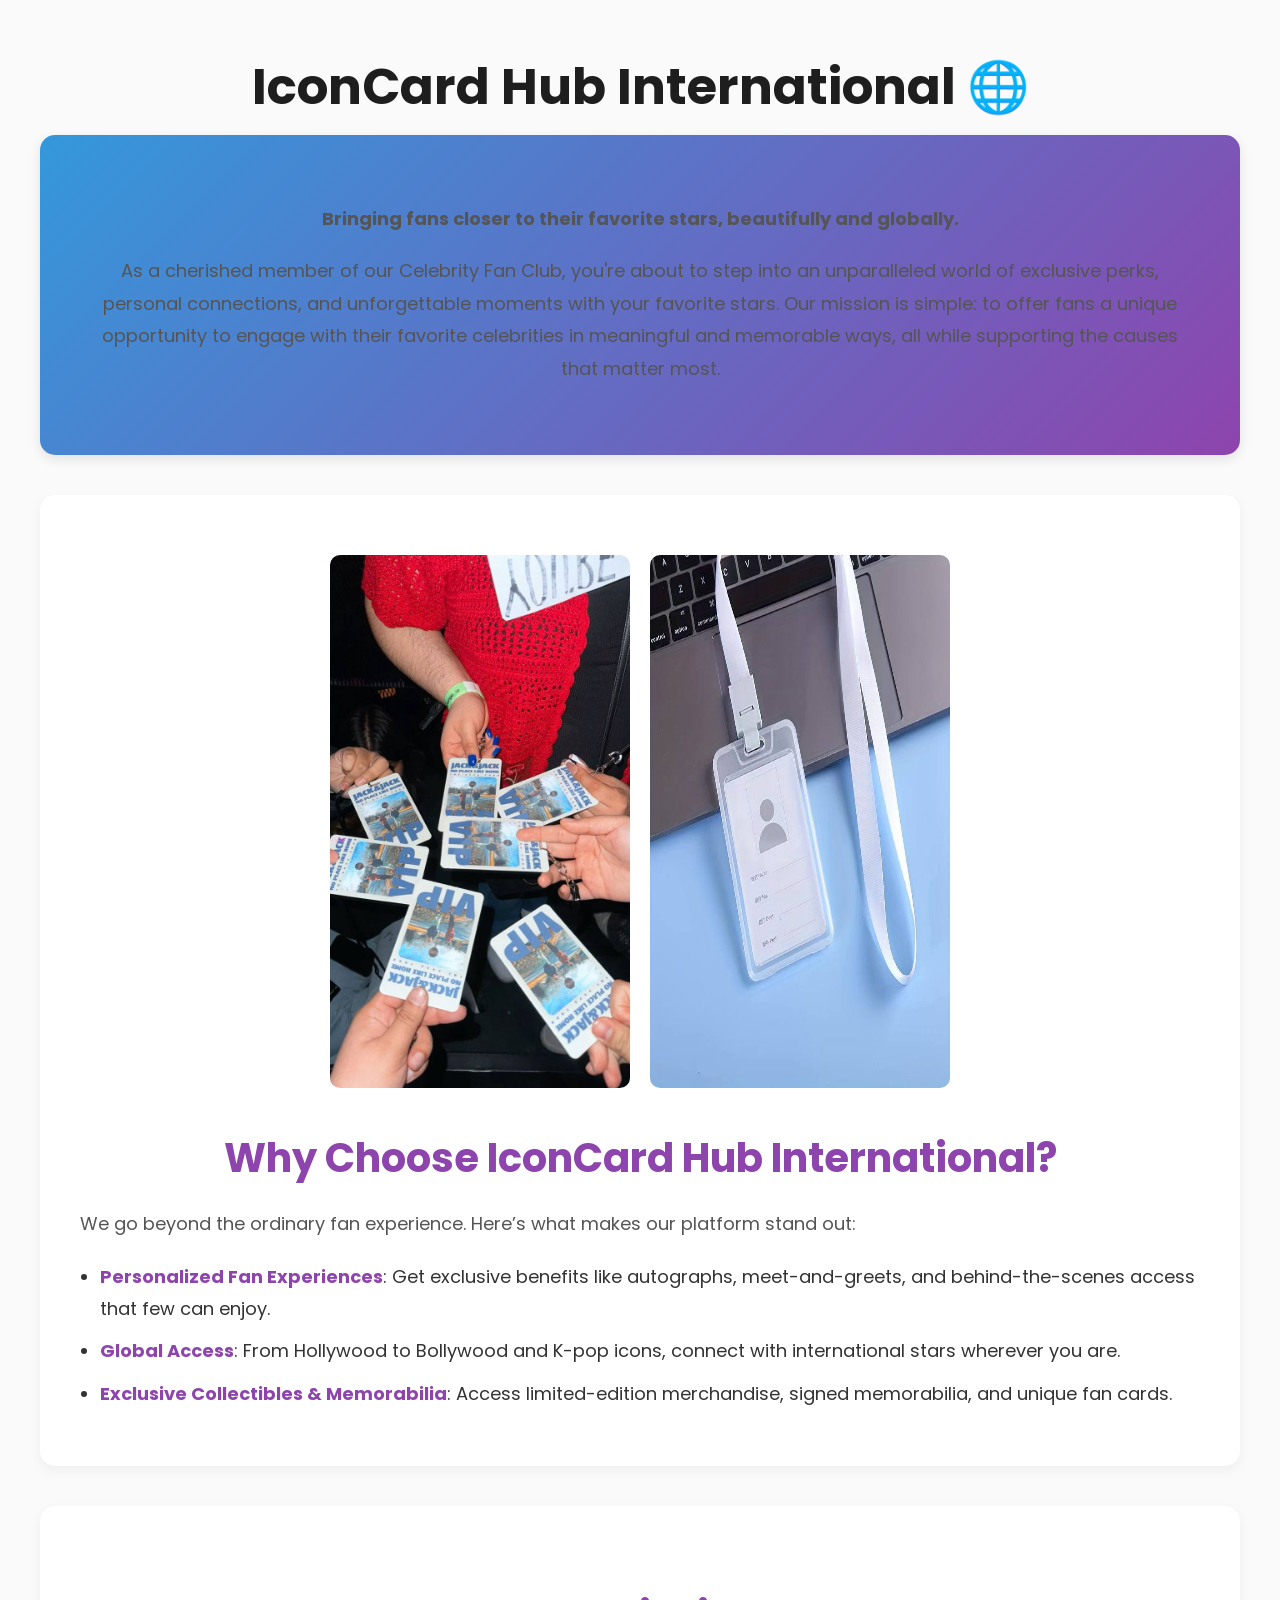
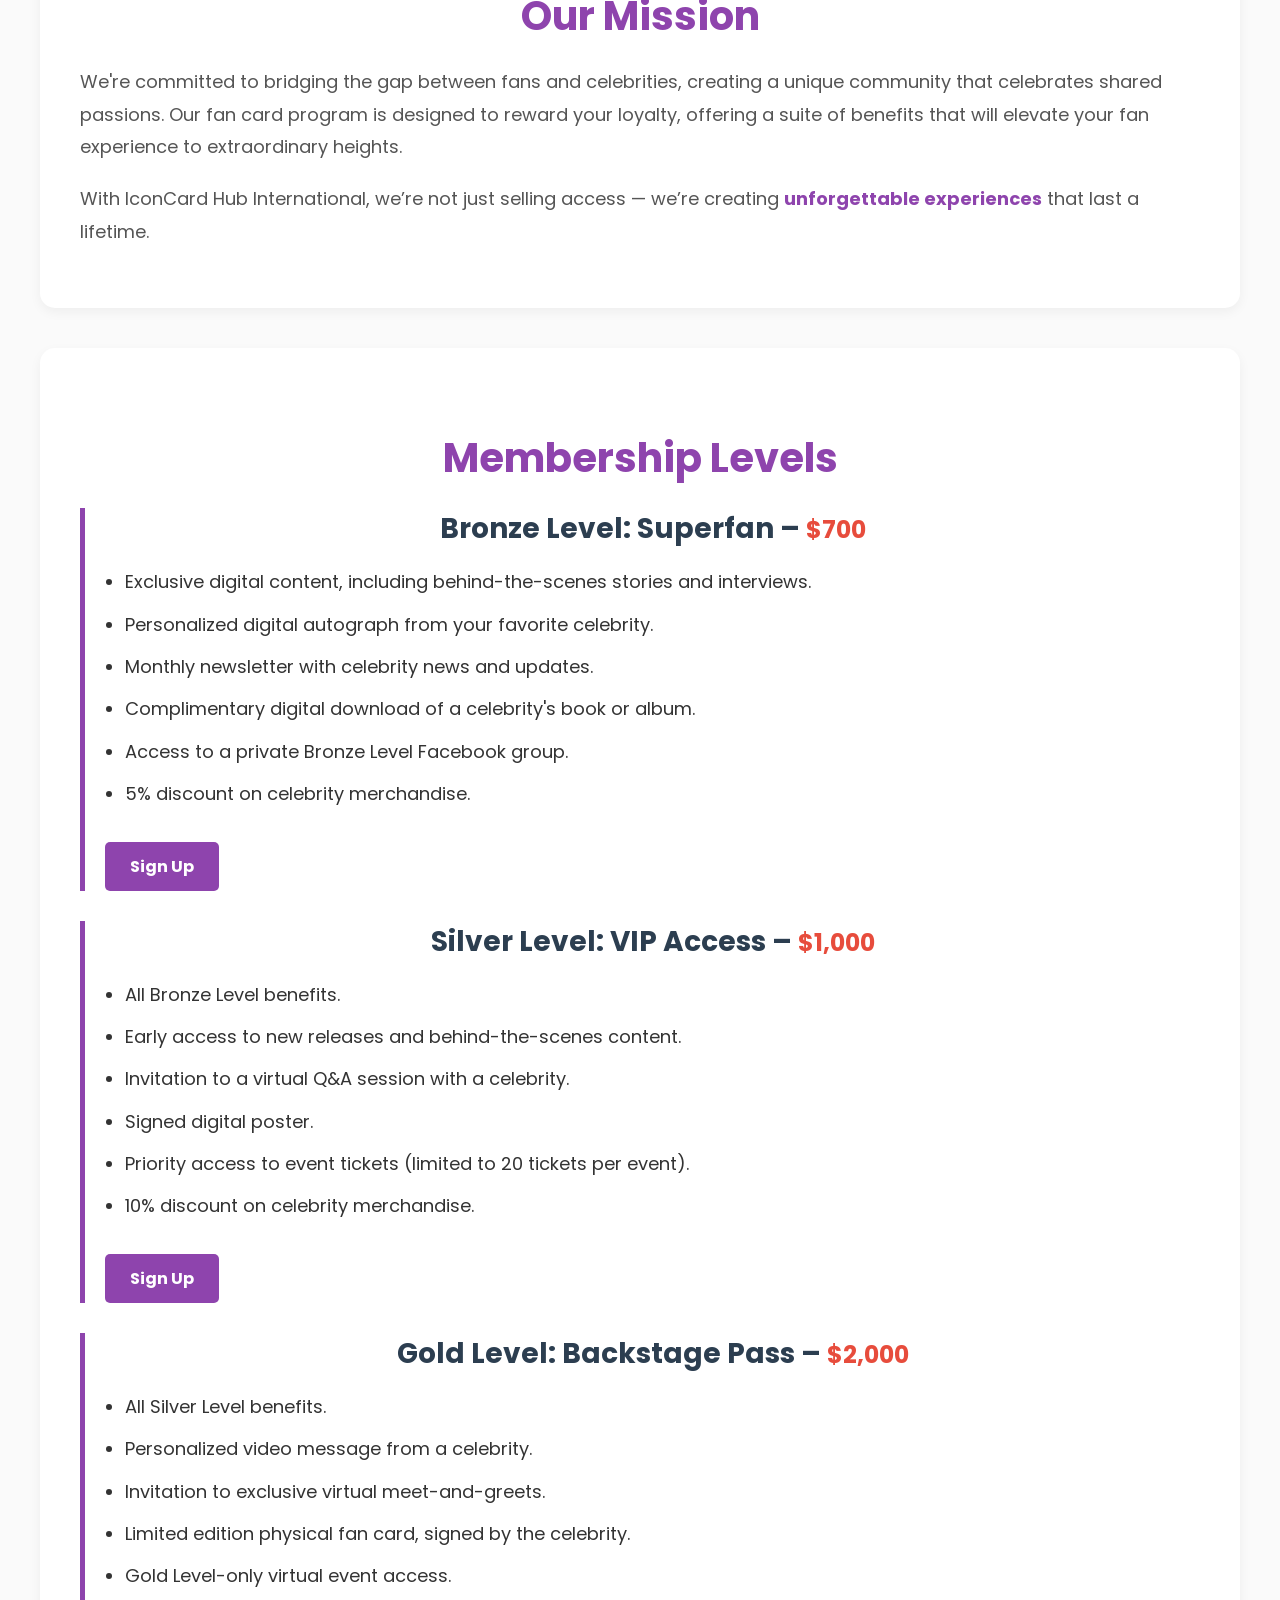
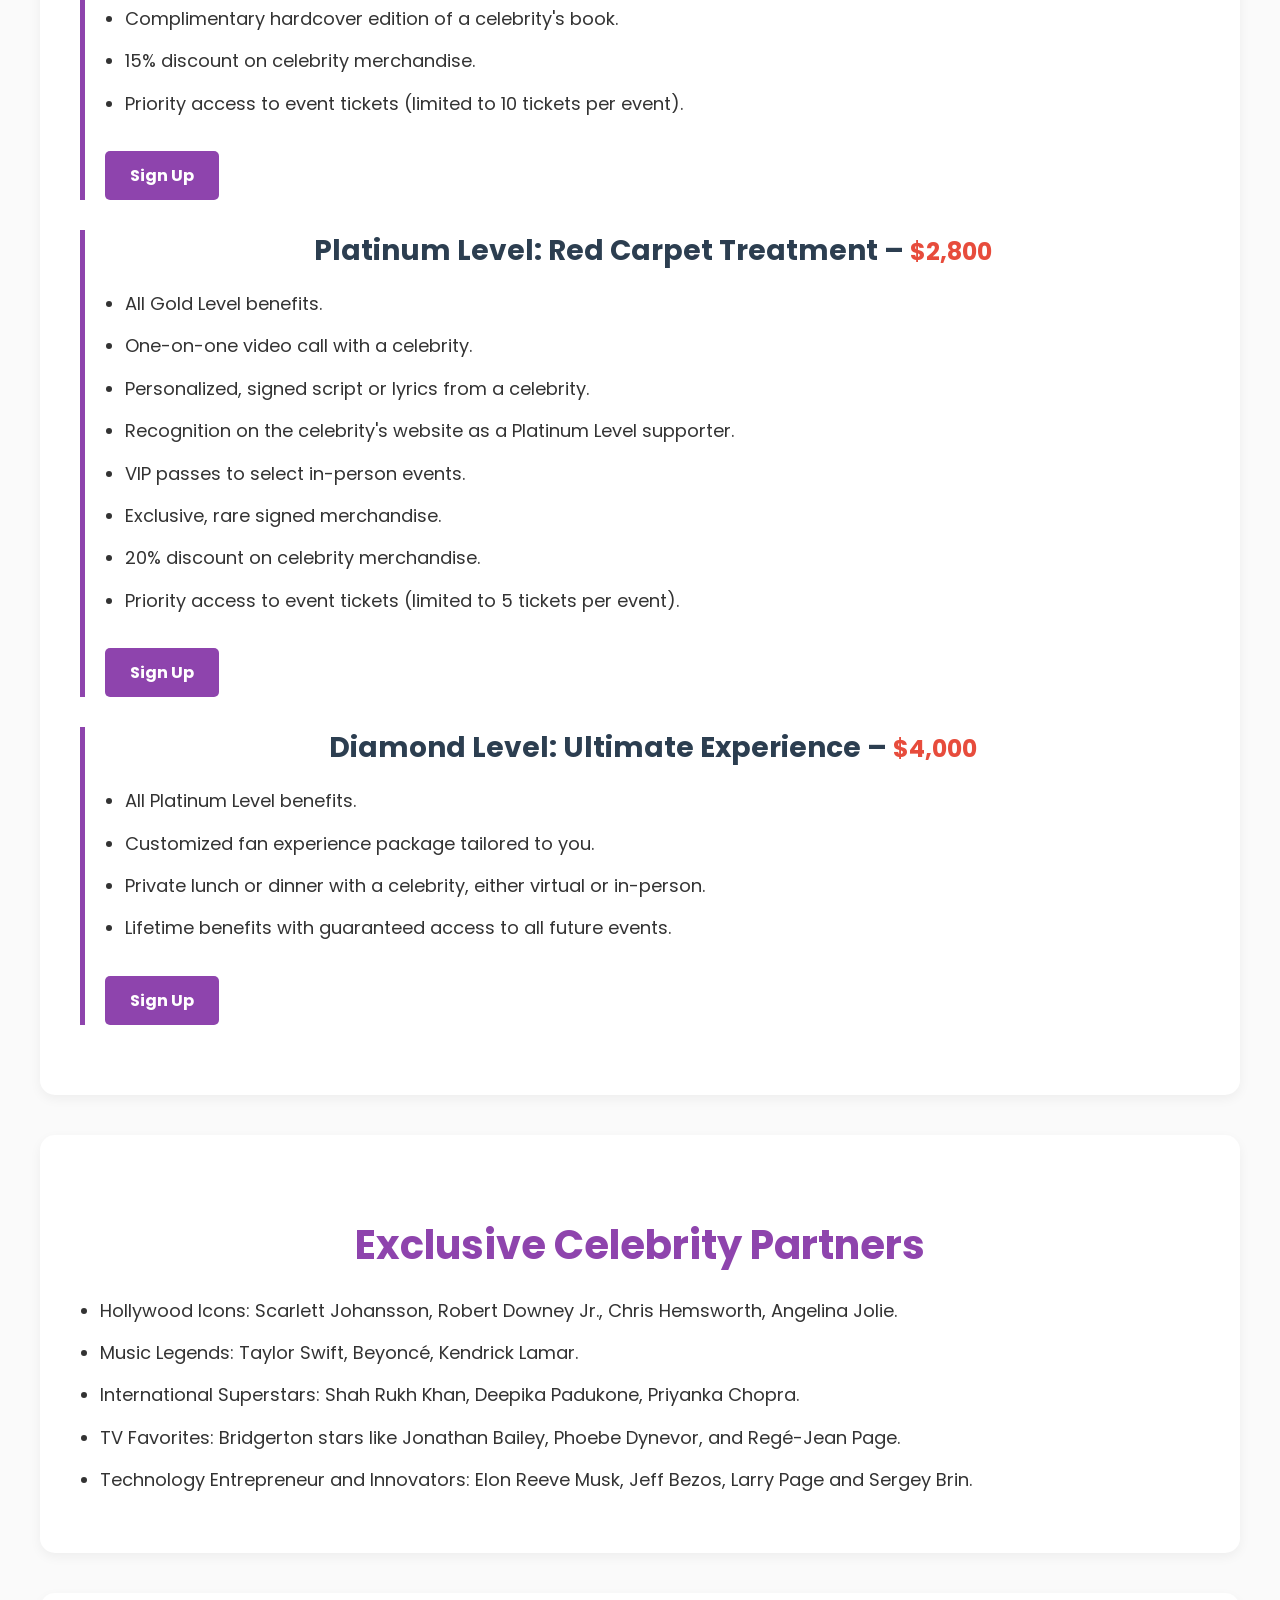
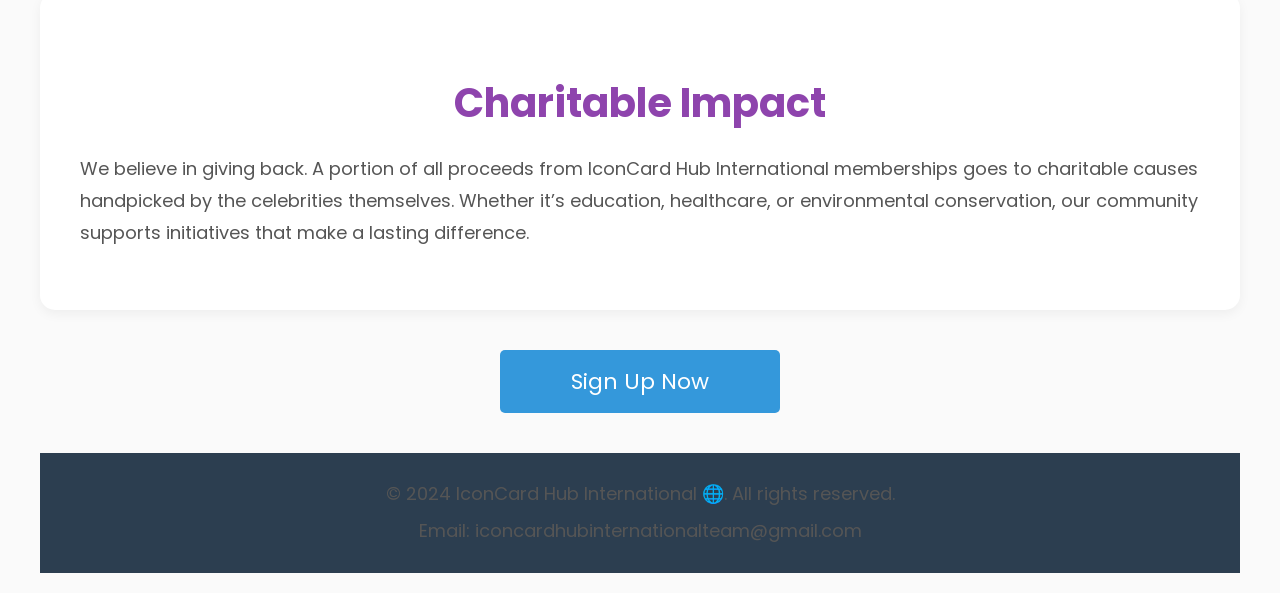
==== index.html @ 42a52c1d "Rename Index.html to index.html" ====
<!DOCTYPE html>
<html lang="en">
<head>
    <meta charset="UTF-8">
    <meta name="viewport" content="width=device-width, initial-scale=1.0">
    <title>IconCard Hub International 🌐</title>
    <link href="https://fonts.googleapis.com/css2?family=Poppins:wght@400;600;700&display=swap" rel="stylesheet">
    <style>
        body {
            font-family: 'Poppins', sans-serif;
            background-color: #fafafa;
            color: #333;
            margin: 0;
            padding: 0;
        }

        h1, h2, h3 {
            font-family: 'Poppins', sans-serif;
            color: #1e1e1e;
            text-align: center;
            margin-bottom: 10px;
        }

        h1 {
            font-size: 50px;
            margin-top: 30px;
        }

        h2 {
            font-size: 40px;
            margin: 40px 0 20px;
        }

        h3 {
            font-size: 30px;
            margin-top: 20px;
        }

        p {
            font-size: 18px;
            line-height: 1.8;
            margin-bottom: 20px;
            color: #555;
        }

        .container {
            max-width: 1200px;
            margin: 0 auto;
            padding: 20px;
        }

        .intro {
            background: linear-gradient(135deg, #3498db, #8e44ad);
            padding: 50px;
            color: white;
            border-radius: 15px;
            box-shadow: 0 4px 12px rgba(0, 0, 0, 0.1);
            text-align: center;
            margin-bottom: 40px;
        }

        .section {
            background-color: white;
            padding: 40px;
            margin-bottom: 40px;
            border-radius: 15px;
            box-shadow: 0 4px 12px rgba(0, 0, 0, 0.05);
        }

        .section h2 {
            color: #8e44ad;
        }

        .highlight {
            color: #8e44ad;
            font-weight: 700;
        }

        ul {
            padding-left: 20px;
        }

        ul li {
            margin: 10px 0;
            font-size: 18px;
            line-height: 1.8;
            color: #333;
        }

        .membership-level {
            border-left: 5px solid #8e44ad;
            padding-left: 20px;
            margin-bottom: 30px;
        }

        .membership-level h3 {
            font-size: 28px;
            color: #2c3e50;
        }

        .price {
            font-size: 24px;
            color: #e74c3c;
            margin-bottom: 10px;
        }

        .signup-button {
            background-color: #8e44ad;
            color: white;
            padding: 12px 25px;
            text-decoration: none;
            border-radius: 5px;
            display: inline-block;
            transition: background-color 0.3s ease;
            font-weight: bold;
            margin-top: 15px;
        }

        .signup-button:hover {
            background-color: #6c3483;
        }

        footer {
            text-align: center;
            padding: 20px;
            background-color: #2c3e50;
            color: white;
            margin-top: 40px;
        }

        footer p {
            margin: 5px 0;
        }

        .cta-button {
            display: block;
            background-color: #3498db;
            color: white;
            text-align: center;
            padding: 15px;
            text-decoration: none;
            font-size: 22px;
            border-radius: 5px;
            margin: 40px auto;
            width: 250px;
        }

        .cta-button:hover {
            background-color: #2980b9;
        }

        @media (max-width: 768px) {
            h1 {
                font-size: 36px;
            }

            h2 {
                font-size: 30px;
            }

            h3 {
                font-size: 26px;
            }

            p {
                font-size: 16px;
            }

            ul li {
                font-size: 16px;
            }
        }
    </style>
</head>
<body>

    <div class="container">
        <h1>IconCard Hub International 🌐</h1>
        
        <div class="intro">
            <p><strong>Bringing fans closer to their favorite stars, beautifully and globally.</strong></p>
            <p>As a cherished member of our Celebrity Fan Club, you're about to step into an unparalleled world of exclusive perks, personal connections, and unforgettable moments with your favorite stars. Our mission is simple: to offer fans a unique opportunity to engage with their favorite celebrities in meaningful and memorable ways, all while supporting the causes that matter most.</p>
        </div>

        <div class="section">
            <style>
        .image-section {
            display: flex;
            justify-content: center;
            margin: 20px 0;
        }
        .image-section .image {
            width: 300px;  /* Adjust this size to your preference */
            margin: 0 10px; /* Adds space between the two images */
            border-radius: 10px; /* Optional: Makes the images have rounded corners */
        }
    </style>
</head>
<body>

    <!-- Image Section -->
    <div class="image-section">
        <img src="images/image1.jpg" alt="First Image Description" class="image">
        <img src="images/image2.jpg" alt="Second Image Description" class="image">
    </div>

            <h2>Why Choose IconCard Hub International?</h2>
            <p>We go beyond the ordinary fan experience. Here’s what makes our platform stand out:</p>
            <ul>
                <li><span class="highlight">Personalized Fan Experiences</span>: Get exclusive benefits like autographs, meet-and-greets, and behind-the-scenes access that few can enjoy.</li>
                <li><span class="highlight">Global Access</span>: From Hollywood to Bollywood and K-pop icons, connect with international stars wherever you are.</li>
                <li><span class="highlight">Exclusive Collectibles & Memorabilia</span>: Access limited-edition merchandise, signed memorabilia, and unique fan cards.</li>
            </ul>
        </div>

        <div class="section">
            <h2>Our Mission</h2>
            <p>We're committed to bridging the gap between fans and celebrities, creating a unique community that celebrates shared passions. Our fan card program is designed to reward your loyalty, offering a suite of benefits that will elevate your fan experience to extraordinary heights.</p>
            <p>With IconCard Hub International, we’re not just selling access — we’re creating <span class="highlight">unforgettable experiences</span> that last a lifetime.</p>
        </div>

        <div class="section">
            <h2>Membership Levels</h2>

            <div class="membership-level">
                <h3>Bronze Level: Superfan – <span class="price">$700</span></h3>
                <ul>
                    <li>Exclusive digital content, including behind-the-scenes stories and interviews.</li>
                    <li>Personalized digital autograph from your favorite celebrity.</li>
                    <li>Monthly newsletter with celebrity news and updates.</li>
                    <li>Complimentary digital download of a celebrity's book or album.</li>
                    <li>Access to a private Bronze Level Facebook group.</li>
                    <li>5% discount on celebrity merchandise.</li>
                </ul>
                <a href="bronze.html" class="signup-button">Sign Up</a>
            </div>

            <div class="membership-level">
                <h3>Silver Level: VIP Access – <span class="price">$1,000</span></h3>
                <ul>
                    <li>All Bronze Level benefits.</li>
                    <li>Early access to new releases and behind-the-scenes content.</li>
                    <li>Invitation to a virtual Q&A session with a celebrity.</li>
                    <li>Signed digital poster.</li>
                    <li>Priority access to event tickets (limited to 20 tickets per event).</li>
                    <li>10% discount on celebrity merchandise.</li>
                </ul>
                <a href="silver.html" class="signup-button">Sign Up</a>
            </div>

            <div class="membership-level">
                <h3>Gold Level: Backstage Pass – <span class="price">$2,000</span></h3>
                <ul>
                    <li>All Silver Level benefits.</li>
                    <li>Personalized video message from a celebrity.</li>
                    <li>Invitation to exclusive virtual meet-and-greets.</li>
                    <li>Limited edition physical fan card, signed by the celebrity.</li>
                    <li>Gold Level-only virtual event access.</li>
                    <li>Complimentary hardcover edition of a celebrity's book.</li>
                    <li>15% discount on celebrity merchandise.</li>
                    <li>Priority access to event tickets (limited to 10 tickets per event).</li>
                </ul>
                <a href="gold.html" class="signup-button">Sign Up</a>
            </div>

            <div class="membership-level">
                <h3>Platinum Level: Red Carpet Treatment – <span class="price">$2,800</span></h3>
                <ul>
                    <li>All Gold Level benefits.</li>
                    <li>One-on-one video call with a celebrity.</li>
                    <li>Personalized, signed script or lyrics from a celebrity.</li>
                    <li>Recognition on the celebrity's website as a Platinum Level supporter.</li>
                    <li>VIP passes to select in-person events.</li>
                    <li>Exclusive, rare signed merchandise.</li>
                    <li>20% discount on celebrity merchandise.</li>
                    <li>Priority access to event tickets (limited to 5 tickets per event).</li>
                </ul>
                <a href="platinum.html" class="signup-button">Sign Up</a>
            </div>

            <div class="membership-level">
                <h3>Diamond Level: Ultimate Experience – <span class="price">$4,000</span></h3>
                <ul>
                    <li>All Platinum Level benefits.</li>
                    <li>Customized fan experience package tailored to you.</li>
                    <li>Private lunch or dinner with a celebrity, either virtual or in-person.</li>
                    <li>Lifetime benefits with guaranteed access to all future events.</li>
                </ul>
                <a href="diamond.html" class="signup-button">Sign Up</a>
            </div>
        </div>

        <div class="section">
            <h2>Exclusive Celebrity Partners</h2>
            <ul>
                <li>Hollywood Icons: Scarlett Johansson, Robert Downey Jr., Chris Hemsworth, Angelina Jolie.</li>
                <li>Music Legends: Taylor Swift, Beyoncé, Kendrick Lamar.</li>
                <li>International Superstars: Shah Rukh Khan, Deepika Padukone, Priyanka Chopra.</li>
                <li>TV Favorites: Bridgerton stars like Jonathan Bailey, Phoebe Dynevor, and Regé-Jean Page.</li>
                <li>Technology Entrepreneur and Innovators: Elon Reeve Musk, Jeff Bezos, Larry Page and Sergey Brin.</li>
            </ul>
        </div>

        <div class="section">
            <h2>Charitable Impact</h2>
            <p>We believe in giving back. A portion of all proceeds from IconCard Hub International memberships goes to charitable causes handpicked by the celebrities themselves. Whether it’s education, healthcare, or environmental conservation, our community supports initiatives that make a lasting difference.</p>
        </div>

        <a href="signup.html" class="cta-button">Sign Up Now</a>

        <footer>
            <p>© 2024 IconCard Hub International 🌐. All rights reserved.</p>
            <p>Email: iconcardhubinternationalteam@gmail.com</p>
        </footer>
    </div>

</body>
</html>
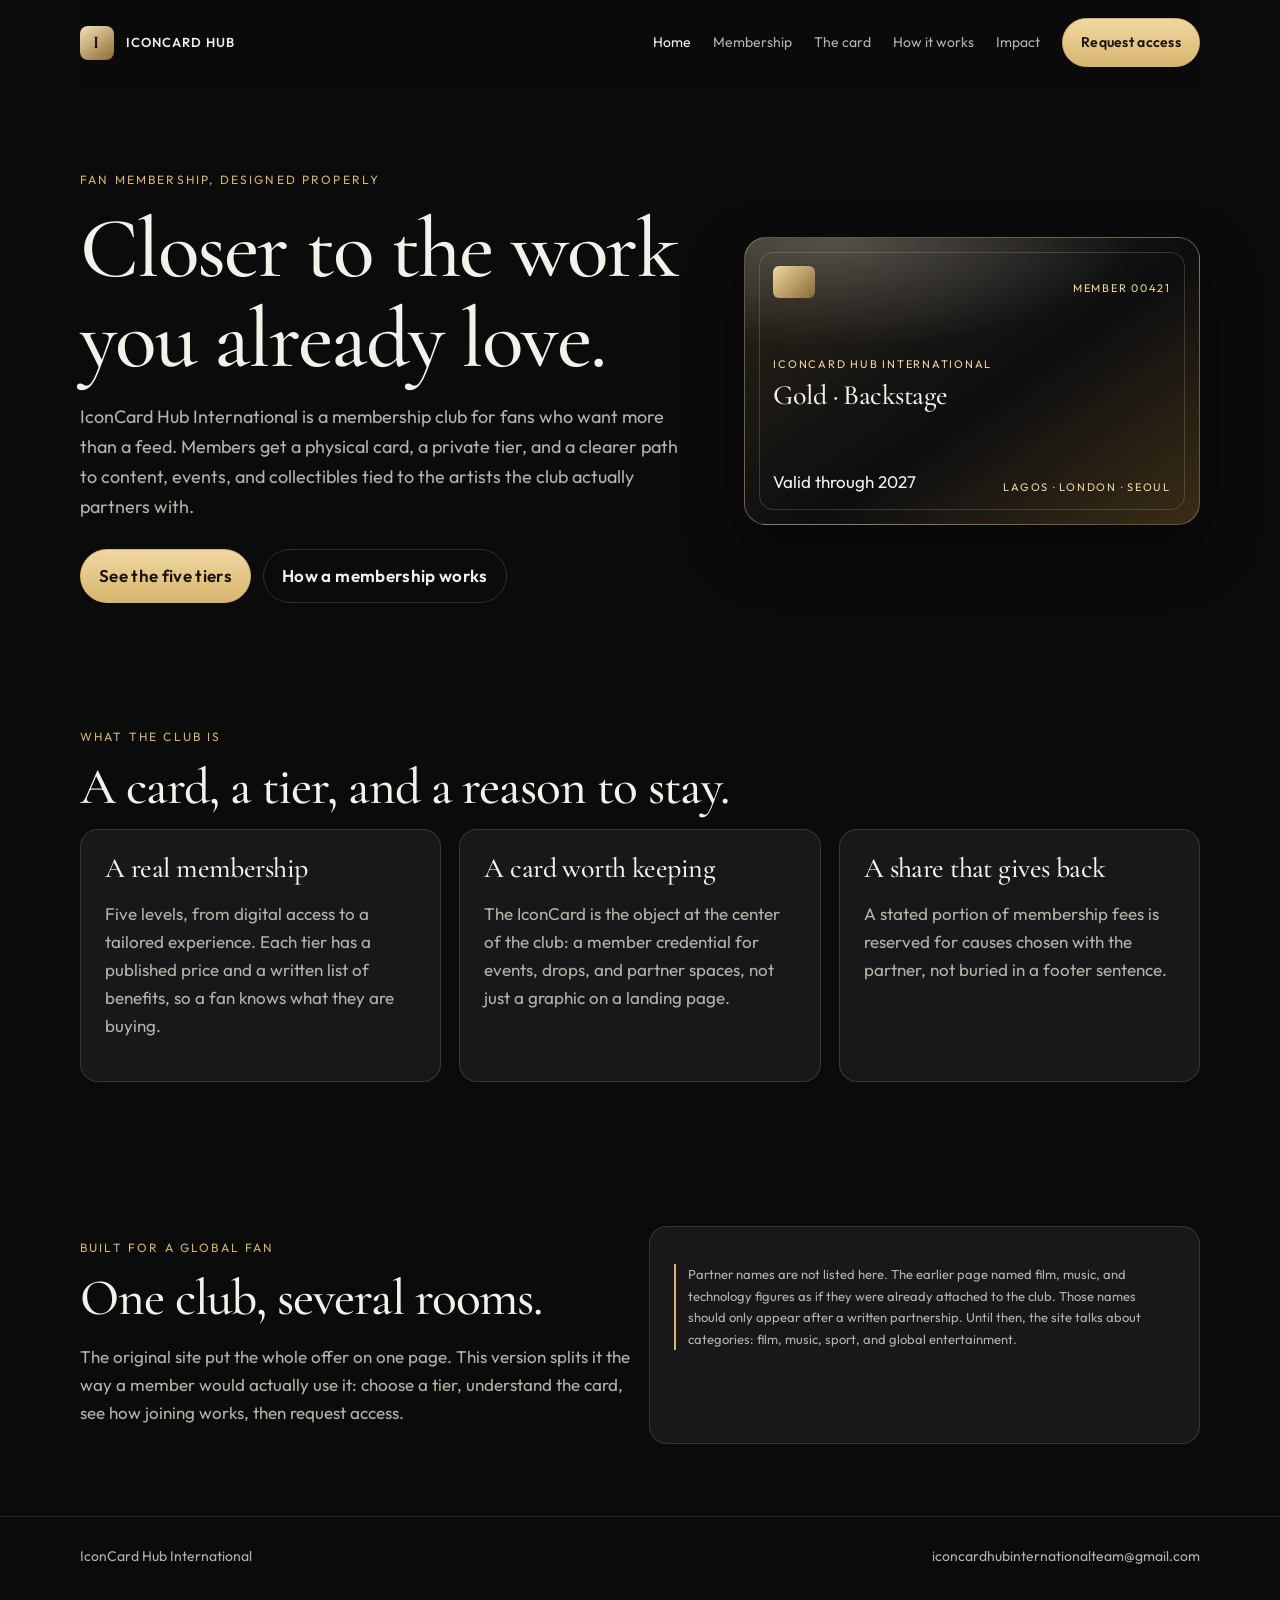
==== commit a6007303: "Add multi-page IconCard HTML with original prices" ====
--- a/index.html
+++ b/index.html
@@ -1,318 +1,90 @@
 <!DOCTYPE html>
 <html lang="en">
 <head>
-    <meta charset="UTF-8">
-    <meta name="viewport" content="width=device-width, initial-scale=1.0">
-    <title>IconCard Hub International 🌐</title>
-    <link href="https://fonts.googleapis.com/css2?family=Poppins:wght@400;600;700&display=swap" rel="stylesheet">
-    <style>
-        body {
-            font-family: 'Poppins', sans-serif;
-            background-color: #fafafa;
-            color: #333;
-            margin: 0;
-            padding: 0;
-        }
-
-        h1, h2, h3 {
-            font-family: 'Poppins', sans-serif;
-            color: #1e1e1e;
-            text-align: center;
-            margin-bottom: 10px;
-        }
-
-        h1 {
-            font-size: 50px;
-            margin-top: 30px;
-        }
-
-        h2 {
-            font-size: 40px;
-            margin: 40px 0 20px;
-        }
-
-        h3 {
-            font-size: 30px;
-            margin-top: 20px;
-        }
-
-        p {
-            font-size: 18px;
-            line-height: 1.8;
-            margin-bottom: 20px;
-            color: #555;
-        }
-
-        .container {
-            max-width: 1200px;
-            margin: 0 auto;
-            padding: 20px;
-        }
-
-        .intro {
-            background: linear-gradient(135deg, #3498db, #8e44ad);
-            padding: 50px;
-            color: white;
-            border-radius: 15px;
-            box-shadow: 0 4px 12px rgba(0, 0, 0, 0.1);
-            text-align: center;
-            margin-bottom: 40px;
-        }
-
-        .section {
-            background-color: white;
-            padding: 40px;
-            margin-bottom: 40px;
-            border-radius: 15px;
-            box-shadow: 0 4px 12px rgba(0, 0, 0, 0.05);
-        }
-
-        .section h2 {
-            color: #8e44ad;
-        }
-
-        .highlight {
-            color: #8e44ad;
-            font-weight: 700;
-        }
-
-        ul {
-            padding-left: 20px;
-        }
-
-        ul li {
-            margin: 10px 0;
-            font-size: 18px;
-            line-height: 1.8;
-            color: #333;
-        }
-
-        .membership-level {
-            border-left: 5px solid #8e44ad;
-            padding-left: 20px;
-            margin-bottom: 30px;
-        }
-
-        .membership-level h3 {
-            font-size: 28px;
-            color: #2c3e50;
-        }
-
-        .price {
-            font-size: 24px;
-            color: #e74c3c;
-            margin-bottom: 10px;
-        }
-
-        .signup-button {
-            background-color: #8e44ad;
-            color: white;
-            padding: 12px 25px;
-            text-decoration: none;
-            border-radius: 5px;
-            display: inline-block;
-            transition: background-color 0.3s ease;
-            font-weight: bold;
-            margin-top: 15px;
-        }
-
-        .signup-button:hover {
-            background-color: #6c3483;
-        }
-
-        footer {
-            text-align: center;
-            padding: 20px;
-            background-color: #2c3e50;
-            color: white;
-            margin-top: 40px;
-        }
-
-        footer p {
-            margin: 5px 0;
-        }
-
-        .cta-button {
-            display: block;
-            background-color: #3498db;
-            color: white;
-            text-align: center;
-            padding: 15px;
-            text-decoration: none;
-            font-size: 22px;
-            border-radius: 5px;
-            margin: 40px auto;
-            width: 250px;
-        }
-
-        .cta-button:hover {
-            background-color: #2980b9;
-        }
-
-        @media (max-width: 768px) {
-            h1 {
-                font-size: 36px;
-            }
-
-            h2 {
-                font-size: 30px;
-            }
-
-            h3 {
-                font-size: 26px;
-            }
-
-            p {
-                font-size: 16px;
-            }
-
-            ul li {
-                font-size: 16px;
-            }
-        }
-    </style>
+  <meta charset="UTF-8">
+  <meta name="viewport" content="width=device-width, initial-scale=1.0">
+  <title>IconCard Hub International</title>
+  <meta name="description" content="IconCard Hub International is a membership club for fans who want closer, better-designed access to the artists and public figures they follow.">
+  <link rel="preconnect" href="https://fonts.googleapis.com">
+  <link href="https://fonts.googleapis.com/css2?family=Cormorant+Garamond:wght@500;600&family=Outfit:wght@360;500;600&display=swap" rel="stylesheet">
+  <link rel="stylesheet" href="css/styles.css">
 </head>
 <body>
-
-    <div class="container">
-        <h1>IconCard Hub International 🌐</h1>
-        
-        <div class="intro">
-            <p><strong>Bringing fans closer to their favorite stars, beautifully and globally.</strong></p>
-            <p>As a cherished member of our Celebrity Fan Club, you're about to step into an unparalleled world of exclusive perks, personal connections, and unforgettable moments with your favorite stars. Our mission is simple: to offer fans a unique opportunity to engage with their favorite celebrities in meaningful and memorable ways, all while supporting the causes that matter most.</p>
+  <div class="wrap">
+    <header class="nav">
+      <a class="brand" href="index.html"><span class="mark">I</span> IconCard Hub</a>
+      <button class="menu-btn" type="button" aria-label="Open menu">Menu</button>
+      <nav class="links">
+        <a class="active" href="index.html">Home</a>
+        <a href="membership.html">Membership</a>
+        <a href="card.html">The card</a>
+        <a href="how-it-works.html">How it works</a>
+        <a href="impact.html">Impact</a>
+        <a class="btn" href="apply.html">Request access</a>
+      </nav>
+    </header>
+    <section class="hero">
+      <div>
+        <p class="kicker">Fan membership, designed properly</p>
+        <h1>Closer to the work you already love.</h1>
+        <p class="lede">IconCard Hub International is a membership club for fans who want more than a feed. Members get a physical card, a private tier, and a clearer path to content, events, and collectibles tied to the artists the club actually partners with.</p>
+        <div class="actions">
+          <a class="btn" href="membership.html">See the five tiers</a>
+          <a class="btn ghost" href="how-it-works.html">How a membership works</a>
         </div>
-
-        <div class="section">
-            <style>
-        .image-section {
-            display: flex;
-            justify-content: center;
-            margin: 20px 0;
-        }
-        .image-section .image {
-            width: 300px;  /* Adjust this size to your preference */
-            margin: 0 10px; /* Adds space between the two images */
-            border-radius: 10px; /* Optional: Makes the images have rounded corners */
-        }
-    </style>
-</head>
-<body>
-
-    <!-- Image Section -->
-    <div class="image-section">
-        <img src="images/image1.jpg" alt="First Image Description" class="image">
-        <img src="images/image2.jpg" alt="Second Image Description" class="image">
+      </div>
+      <div class="card-visual" aria-hidden="true">
+        <div class="card-top">
+          <div class="chip"></div>
+          <span class="tiny">Member 00421</span>
+        </div>
+        <div>
+          <div class="tiny">IconCard Hub International</div>
+          <h3 style="margin:8px 0 0">Gold · Backstage</h3>
+        </div>
+        <div class="card-bottom">
+          <span>Valid through 2027</span>
+          <span class="tiny">Lagos · London · Seoul</span>
+        </div>
+      </div>
+    </section>
+    <section class="section">
+      <p class="kicker">What the club is</p>
+      <h2>A card, a tier, and a reason to stay.</h2>
+      <div class="grid-3">
+        <article class="panel">
+          <h3>A real membership</h3>
+          <p class="muted">Five levels, from digital access to a tailored experience. Each tier has a published price and a written list of benefits, so a fan knows what they are buying.</p>
+        </article>
+        <article class="panel">
+          <h3>A card worth keeping</h3>
+          <p class="muted">The IconCard is the object at the center of the club: a member credential for events, drops, and partner spaces, not just a graphic on a landing page.</p>
+        </article>
+        <article class="panel">
+          <h3>A share that gives back</h3>
+          <p class="muted">A stated portion of membership fees is reserved for causes chosen with the partner, not buried in a footer sentence.</p>
+        </article>
+      </div>
+    </section>
+    <section class="section">
+      <div class="grid-2">
+        <div>
+          <p class="kicker">Built for a global fan</p>
+          <h2>One club, several rooms.</h2>
+          <p class="muted">The original site put the whole offer on one page. This version splits it the way a member would actually use it: choose a tier, understand the card, see how joining works, then request access.</p>
+        </div>
+        <div class="panel">
+          <p class="note">Partner names are not listed here. The earlier page named film, music, and technology figures as if they were already attached to the club. Those names should only appear after a written partnership. Until then, the site talks about categories: film, music, sport, and global entertainment.</p>
+        </div>
+      </div>
+    </section>
+  </div>
+  <footer>
+    <div class="wrap footer-row">
+      <span>IconCard Hub International</span>
+      <span>iconcardhubinternationalteam@gmail.com</span>
     </div>
-
-            <h2>Why Choose IconCard Hub International?</h2>
-            <p>We go beyond the ordinary fan experience. Here’s what makes our platform stand out:</p>
-            <ul>
-                <li><span class="highlight">Personalized Fan Experiences</span>: Get exclusive benefits like autographs, meet-and-greets, and behind-the-scenes access that few can enjoy.</li>
-                <li><span class="highlight">Global Access</span>: From Hollywood to Bollywood and K-pop icons, connect with international stars wherever you are.</li>
-                <li><span class="highlight">Exclusive Collectibles & Memorabilia</span>: Access limited-edition merchandise, signed memorabilia, and unique fan cards.</li>
-            </ul>
-        </div>
-
-        <div class="section">
-            <h2>Our Mission</h2>
-            <p>We're committed to bridging the gap between fans and celebrities, creating a unique community that celebrates shared passions. Our fan card program is designed to reward your loyalty, offering a suite of benefits that will elevate your fan experience to extraordinary heights.</p>
-            <p>With IconCard Hub International, we’re not just selling access — we’re creating <span class="highlight">unforgettable experiences</span> that last a lifetime.</p>
-        </div>
-
-        <div class="section">
-            <h2>Membership Levels</h2>
-
-            <div class="membership-level">
-                <h3>Bronze Level: Superfan – <span class="price">$700</span></h3>
-                <ul>
-                    <li>Exclusive digital content, including behind-the-scenes stories and interviews.</li>
-                    <li>Personalized digital autograph from your favorite celebrity.</li>
-                    <li>Monthly newsletter with celebrity news and updates.</li>
-                    <li>Complimentary digital download of a celebrity's book or album.</li>
-                    <li>Access to a private Bronze Level Facebook group.</li>
-                    <li>5% discount on celebrity merchandise.</li>
-                </ul>
-                <a href="bronze.html" class="signup-button">Sign Up</a>
-            </div>
-
-            <div class="membership-level">
-                <h3>Silver Level: VIP Access – <span class="price">$1,000</span></h3>
-                <ul>
-                    <li>All Bronze Level benefits.</li>
-                    <li>Early access to new releases and behind-the-scenes content.</li>
-                    <li>Invitation to a virtual Q&A session with a celebrity.</li>
-                    <li>Signed digital poster.</li>
-                    <li>Priority access to event tickets (limited to 20 tickets per event).</li>
-                    <li>10% discount on celebrity merchandise.</li>
-                </ul>
-                <a href="silver.html" class="signup-button">Sign Up</a>
-            </div>
-
-            <div class="membership-level">
-                <h3>Gold Level: Backstage Pass – <span class="price">$2,000</span></h3>
-                <ul>
-                    <li>All Silver Level benefits.</li>
-                    <li>Personalized video message from a celebrity.</li>
-                    <li>Invitation to exclusive virtual meet-and-greets.</li>
-                    <li>Limited edition physical fan card, signed by the celebrity.</li>
-                    <li>Gold Level-only virtual event access.</li>
-                    <li>Complimentary hardcover edition of a celebrity's book.</li>
-                    <li>15% discount on celebrity merchandise.</li>
-                    <li>Priority access to event tickets (limited to 10 tickets per event).</li>
-                </ul>
-                <a href="gold.html" class="signup-button">Sign Up</a>
-            </div>
-
-            <div class="membership-level">
-                <h3>Platinum Level: Red Carpet Treatment – <span class="price">$2,800</span></h3>
-                <ul>
-                    <li>All Gold Level benefits.</li>
-                    <li>One-on-one video call with a celebrity.</li>
-                    <li>Personalized, signed script or lyrics from a celebrity.</li>
-                    <li>Recognition on the celebrity's website as a Platinum Level supporter.</li>
-                    <li>VIP passes to select in-person events.</li>
-                    <li>Exclusive, rare signed merchandise.</li>
-                    <li>20% discount on celebrity merchandise.</li>
-                    <li>Priority access to event tickets (limited to 5 tickets per event).</li>
-                </ul>
-                <a href="platinum.html" class="signup-button">Sign Up</a>
-            </div>
-
-            <div class="membership-level">
-                <h3>Diamond Level: Ultimate Experience – <span class="price">$4,000</span></h3>
-                <ul>
-                    <li>All Platinum Level benefits.</li>
-                    <li>Customized fan experience package tailored to you.</li>
-                    <li>Private lunch or dinner with a celebrity, either virtual or in-person.</li>
-                    <li>Lifetime benefits with guaranteed access to all future events.</li>
-                </ul>
-                <a href="diamond.html" class="signup-button">Sign Up</a>
-            </div>
-        </div>
-
-        <div class="section">
-            <h2>Exclusive Celebrity Partners</h2>
-            <ul>
-                <li>Hollywood Icons: Scarlett Johansson, Robert Downey Jr., Chris Hemsworth, Angelina Jolie.</li>
-                <li>Music Legends: Taylor Swift, Beyoncé, Kendrick Lamar.</li>
-                <li>International Superstars: Shah Rukh Khan, Deepika Padukone, Priyanka Chopra.</li>
-                <li>TV Favorites: Bridgerton stars like Jonathan Bailey, Phoebe Dynevor, and Regé-Jean Page.</li>
-                <li>Technology Entrepreneur and Innovators: Elon Reeve Musk, Jeff Bezos, Larry Page and Sergey Brin.</li>
-            </ul>
-        </div>
-
-        <div class="section">
-            <h2>Charitable Impact</h2>
-            <p>We believe in giving back. A portion of all proceeds from IconCard Hub International memberships goes to charitable causes handpicked by the celebrities themselves. Whether it’s education, healthcare, or environmental conservation, our community supports initiatives that make a lasting difference.</p>
-        </div>
-
-        <a href="signup.html" class="cta-button">Sign Up Now</a>
-
-        <footer>
-            <p>© 2024 IconCard Hub International 🌐. All rights reserved.</p>
-            <p>Email: iconcardhubinternationalteam@gmail.com</p>
-        </footer>
-    </div>
-
+  </footer>
+  <script src="js/main.js"></script>
 </body>
 </html>
--- a/css/styles.css
+++ b/css/styles.css
@@ -0,0 +1,117 @@
+:root {
+  --bg: #0b0b0c;
+  --bg-soft: #141416;
+  --bg-card: #18181b;
+  --line: rgba(232, 214, 176, 0.16);
+  --text: #f4f1ea;
+  --muted: #b7b1a6;
+  --gold: #d7b56d;
+  --gold-2: #f0d7a2;
+  --bronze: #c08a5a;
+  --silver: #c9cdd3;
+  --platinum: #e7e2d8;
+  --diamond: #b9d7ff;
+  --danger: #e7b3b3;
+  --shadow: 0 24px 60px rgba(0, 0, 0, 0.35);
+  --serif: "Cormorant Garamond", Georgia, serif;
+  --sans: "Outfit", system-ui, sans-serif;
+}
+
+* { box-sizing: border-box; }
+html { scroll-behavior: smooth; }
+body {
+  margin: 0;
+  background: var(--bg);
+  color: var(--text);
+  font-family: var(--sans);
+  font-size: 17px;
+  line-height: 1.65;
+}
+a { color: inherit; text-decoration: none; }
+img { max-width: 100%; display: block; }
+.wrap { width: min(1120px, calc(100% - 40px)); margin: 0 auto; }
+.nav {
+  position: sticky; top: 0; z-index: 20;
+  display: flex; align-items: center; justify-content: space-between;
+  padding: 18px 0;
+  background: rgba(11, 11, 12, 0.86);
+  backdrop-filter: blur(16px);
+  border-bottom: 1px solid transparent;
+}
+.nav.scrolled { border-bottom-color: var(--line); }
+.brand { display: flex; align-items: center; gap: 12px; font-weight: 560; letter-spacing: 0.08em; text-transform: uppercase; font-size: 13px; }
+.mark {
+  width: 34px; height: 34px; border-radius: 8px;
+  background: linear-gradient(145deg, #f3e2b8, #8d6a32);
+  color: #1a140b; display: grid; place-items: center;
+  font-family: var(--serif); font-weight: 700; font-size: 18px;
+}
+.links { display: flex; gap: 22px; align-items: center; font-size: 14px; color: var(--muted); }
+.links a.active, .links a:hover { color: var(--text); }
+.btn {
+  display: inline-flex; align-items: center; justify-content: center;
+  border: 1px solid var(--gold); color: #1a140b; background: linear-gradient(180deg, var(--gold-2), var(--gold));
+  padding: 12px 18px; border-radius: 999px; font-weight: 600; letter-spacing: 0.02em;
+}
+.btn.ghost { background: transparent; color: var(--text); border-color: var(--line); }
+.btn:hover { transform: translateY(-1px); }
+.hero { padding: 72px 0 40px; display: grid; grid-template-columns: 1.15fr 0.85fr; gap: 48px; align-items: center; }
+.kicker { color: var(--gold); letter-spacing: 0.18em; text-transform: uppercase; font-size: 12px; margin-bottom: 14px; }
+h1, h2, h3 { font-family: var(--serif); font-weight: 500; letter-spacing: -0.02em; line-height: 1.05; margin: 0 0 14px; }
+h1 { font-size: clamp(48px, 7vw, 86px); }
+h2 { font-size: clamp(34px, 4vw, 54px); }
+h3 { font-size: 28px; }
+.lede { color: var(--muted); font-size: 18px; max-width: 620px; }
+.actions { display: flex; gap: 12px; margin-top: 28px; flex-wrap: wrap; }
+.card-visual {
+  aspect-ratio: 1.58 / 1; border-radius: 22px; padding: 28px;
+  background:
+    radial-gradient(600px 220px at 20% 0%, rgba(255,255,255,0.22), transparent 50%),
+    linear-gradient(145deg, #2a2418, #0e0e10 55%, #3a2d16);
+  border: 1px solid rgba(240, 215, 162, 0.35);
+  box-shadow: var(--shadow);
+  display: flex; flex-direction: column; justify-content: space-between;
+  position: relative; overflow: hidden;
+}
+.card-visual::after {
+  content: ""; position: absolute; inset: 14px; border: 1px solid rgba(240, 215, 162, 0.2); border-radius: 14px; pointer-events: none;
+}
+.chip { width: 42px; height: 32px; border-radius: 6px; background: linear-gradient(135deg, #f0d7a2, #8a6a34); }
+.card-top, .card-bottom { display: flex; justify-content: space-between; align-items: flex-end; position: relative; z-index: 1; }
+.tiny { letter-spacing: 0.16em; text-transform: uppercase; font-size: 11px; color: var(--gold-2); }
+.section { padding: 72px 0; }
+.grid-3, .grid-2, .tiers { display: grid; gap: 18px; }
+.grid-3 { grid-template-columns: repeat(3, 1fr); }
+.grid-2 { grid-template-columns: 1fr 1fr; }
+.panel {
+  background: var(--bg-card); border: 1px solid var(--line); border-radius: 18px; padding: 24px;
+}
+.muted { color: var(--muted); }
+.tiers { grid-template-columns: repeat(5, 1fr); }
+.tier { background: var(--bg-card); border: 1px solid var(--line); border-radius: 18px; padding: 20px; min-height: 280px; display: flex; flex-direction: column; }
+.tier .price { font-family: var(--serif); font-size: 36px; margin: 8px 0 12px; }
+.tier ul { padding-left: 18px; margin: 0 0 18px; color: var(--muted); flex: 1; }
+.tier.featured { border-color: rgba(215, 181, 109, 0.7); background: linear-gradient(180deg, #221c12, #141416); }
+.note { font-size: 13px; color: var(--muted); border-left: 2px solid var(--gold); padding-left: 12px; }
+footer { border-top: 1px solid var(--line); padding: 28px 0 40px; color: var(--muted); font-size: 14px; }
+.footer-row { display: flex; justify-content: space-between; gap: 20px; flex-wrap: wrap; }
+form { display: grid; gap: 12px; }
+label { font-size: 13px; color: var(--muted); }
+input, select, textarea {
+  width: 100%; background: #101012; color: var(--text); border: 1px solid var(--line);
+  border-radius: 12px; padding: 12px 14px; font: inherit;
+}
+textarea { min-height: 120px; resize: vertical; }
+.steps { counter-reset: step; display: grid; gap: 14px; }
+.step { display: grid; grid-template-columns: 52px 1fr; gap: 14px; align-items: start; }
+.num {
+  width: 52px; height: 52px; border-radius: 50%; border: 1px solid var(--line);
+  display: grid; place-items: center; font-family: var(--serif); font-size: 24px; color: var(--gold-2);
+}
+.menu-btn { display: none; background: transparent; color: var(--text); border: 1px solid var(--line); border-radius: 10px; padding: 8px 10px; }
+@media (max-width: 980px) {
+  .hero, .grid-3, .grid-2, .tiers { grid-template-columns: 1fr; }
+  .menu-btn { display: inline-flex; }
+  .links { display: none; position: absolute; top: 70px; left: 20px; right: 20px; background: #121214; border: 1px solid var(--line); border-radius: 16px; padding: 16px; flex-direction: column; align-items: flex-start; }
+  .links.open { display: flex; }
+}
